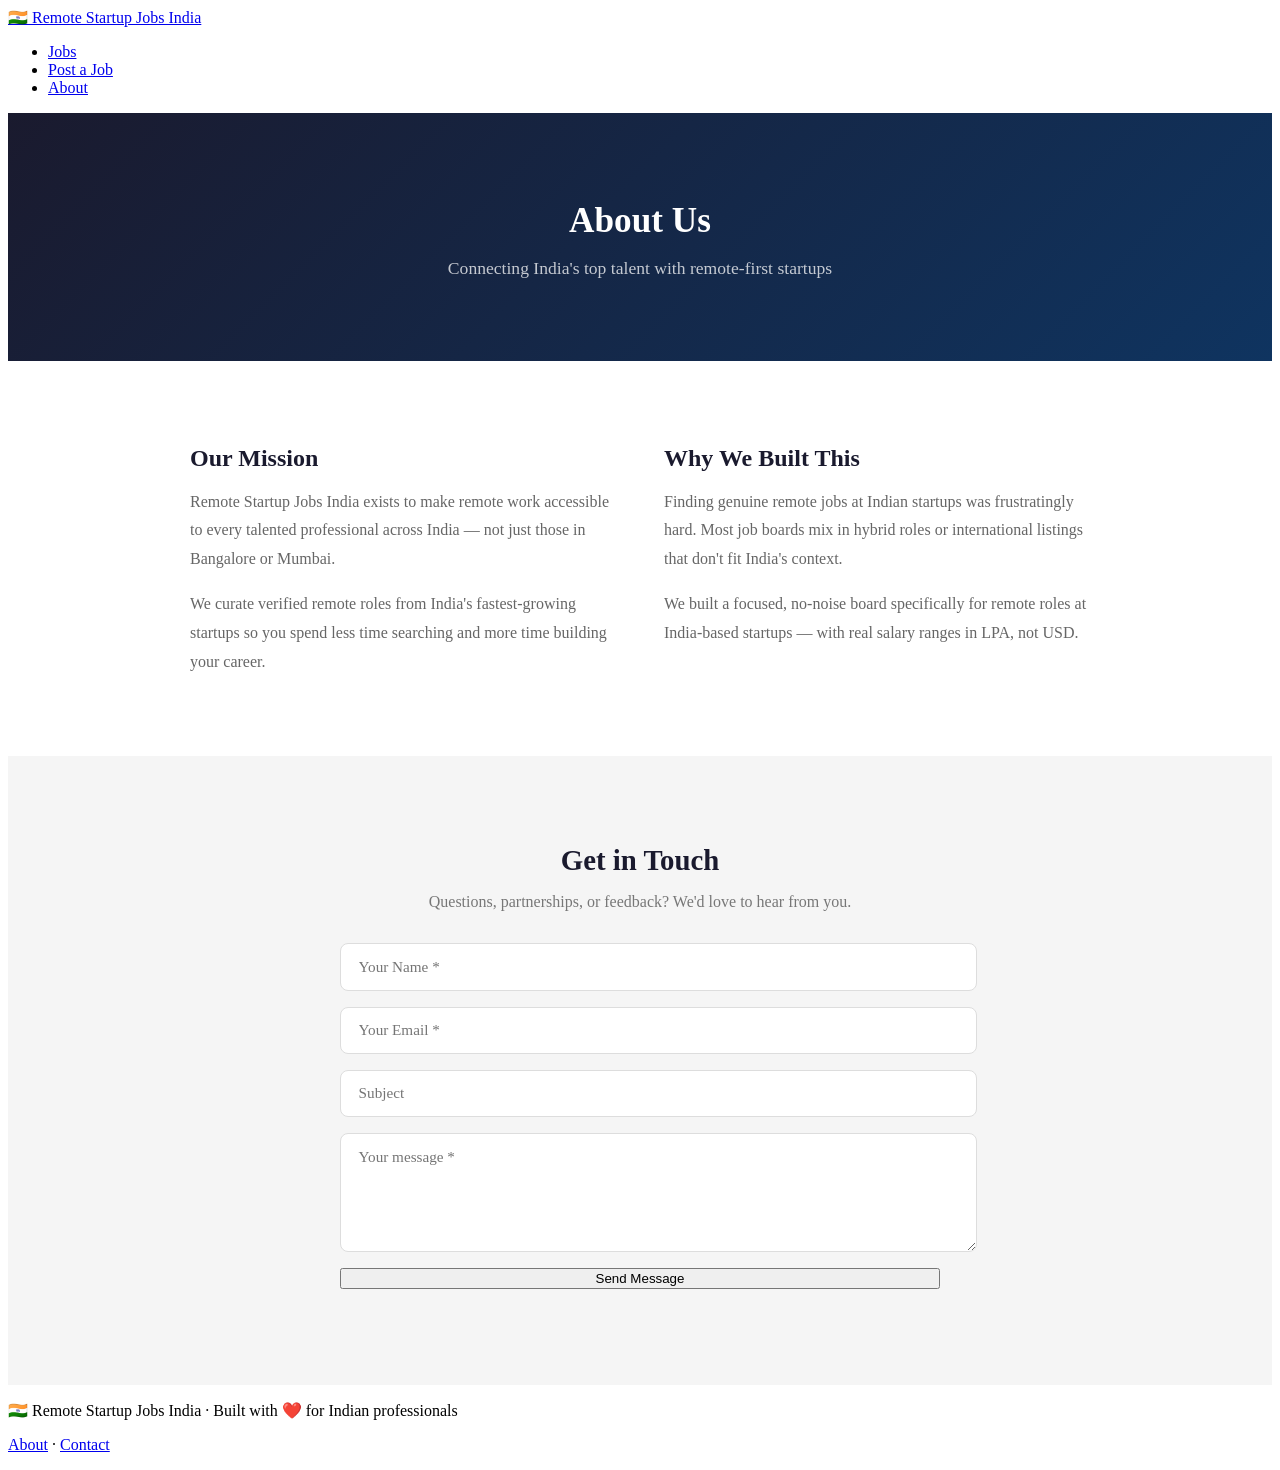
==== about.html @ ef051b1c "Add files via upload" ====
<!DOCTYPE html>
<html lang="en">
<head>
  <meta charset="UTF-8" />
  <meta name="viewport" content="width=device-width, initial-scale=1.0"/>
  <title>About — Remote Startup Jobs India</title>
  <link rel="stylesheet" href="css/style.css" />
  <style>
    .about-hero {
      background: linear-gradient(135deg, #1a1a2e 0%, #0f3460 100%);
      color: white;
      text-align: center;
      padding: 4rem 1.5rem;
    }
    .about-hero h1 { font-size: 2.2rem; margin-bottom: 1rem; }
    .about-hero p { opacity: 0.75; font-size: 1.1rem; }

    .about-section {
      background: white;
      padding: 4rem 1.5rem;
    }
    .about-grid {
      max-width: 900px;
      margin: 0 auto;
      display: grid;
      grid-template-columns: 1fr 1fr;
      gap: 3rem;
    }
    .about-grid h2 {
      font-size: 1.5rem;
      color: #1a1a2e;
      margin-bottom: 1rem;
    }
    .about-grid p {
      color: #666;
      line-height: 1.8;
      margin-bottom: 1rem;
    }

    .contact-form {
      max-width: 600px;
      margin: 0 auto;
      display: flex;
      flex-direction: column;
      gap: 1rem;
    }
    .contact-section {
      background: #f5f5f5;
      padding: 4rem 1.5rem;
    }
    .contact-section h2 {
      text-align: center;
      font-size: 1.8rem;
      color: #1a1a2e;
      margin-bottom: 0.5rem;
    }
    .contact-section > .container > p {
      text-align: center;
      color: #777;
      margin-bottom: 2rem;
    }
    .contact-form input,
    .contact-form textarea {
      width: 100%;
      padding: 0.85rem 1.1rem;
      border: 1px solid #ddd;
      border-radius: 8px;
      font-size: 0.95rem;
      font-family: inherit;
      outline: none;
      transition: border 0.2s;
    }
    .contact-form input:focus,
    .contact-form textarea:focus { border-color: #e94560; }

    @media (max-width: 700px) {
      .about-grid { grid-template-columns: 1fr; gap: 2rem; }
    }
  </style>
</head>
<body>

  <nav class="navbar">
    <div class="nav-container">
      <a href="index.html" class="logo">🇮🇳 Remote Startup Jobs India</a>
      <ul class="nav-links">
        <li><a href="index.html">Jobs</a></li>
        <li><a href="index.html#post-job">Post a Job</a></li>
        <li><a href="about.html">About</a></li>
      </ul>
    </div>
  </nav>

  <div class="about-hero">
    <h1>About Us</h1>
    <p>Connecting India's top talent with remote-first startups</p>
  </div>

  <section class="about-section">
    <div class="about-grid">
      <div>
        <h2>Our Mission</h2>
        <p>Remote Startup Jobs India exists to make remote work accessible to every talented professional across India — not just those in Bangalore or Mumbai.</p>
        <p>We curate verified remote roles from India's fastest-growing startups so you spend less time searching and more time building your career.</p>
      </div>
      <div>
        <h2>Why We Built This</h2>
        <p>Finding genuine remote jobs at Indian startups was frustratingly hard. Most job boards mix in hybrid roles or international listings that don't fit India's context.</p>
        <p>We built a focused, no-noise board specifically for remote roles at India-based startups — with real salary ranges in LPA, not USD.</p>
      </div>
    </div>
  </section>

  <section class="contact-section">
    <div class="container">
      <h2>Get in Touch</h2>
      <p>Questions, partnerships, or feedback? We'd love to hear from you.</p>
      <form class="contact-form" onsubmit="submitContact(event)">
        <input type="text" placeholder="Your Name *" required />
        <input type="email" placeholder="Your Email *" required />
        <input type="text" placeholder="Subject" />
        <textarea rows="5" placeholder="Your message *" required></textarea>
        <button type="submit" class="submit-btn">Send Message</button>
      </form>
      <p id="contact-msg" class="success-msg" style="margin-top:1rem;"></p>
    </div>
  </section>

  <footer class="footer">
    <div class="container">
      <p>🇮🇳 Remote Startup Jobs India · Built with ❤️ for Indian professionals</p>
      <p><a href="about.html">About</a> · <a href="mailto:hello@remotestartupjobs.in">Contact</a></p>
    </div>
  </footer>

  <script>
    function submitContact(e) {
      e.preventDefault();
      document.getElementById('contact-msg').textContent = '✅ Message sent! We\'ll get back to you within 48 hours.';
      e.target.reset();
    }
  </script>

</body>
</html>
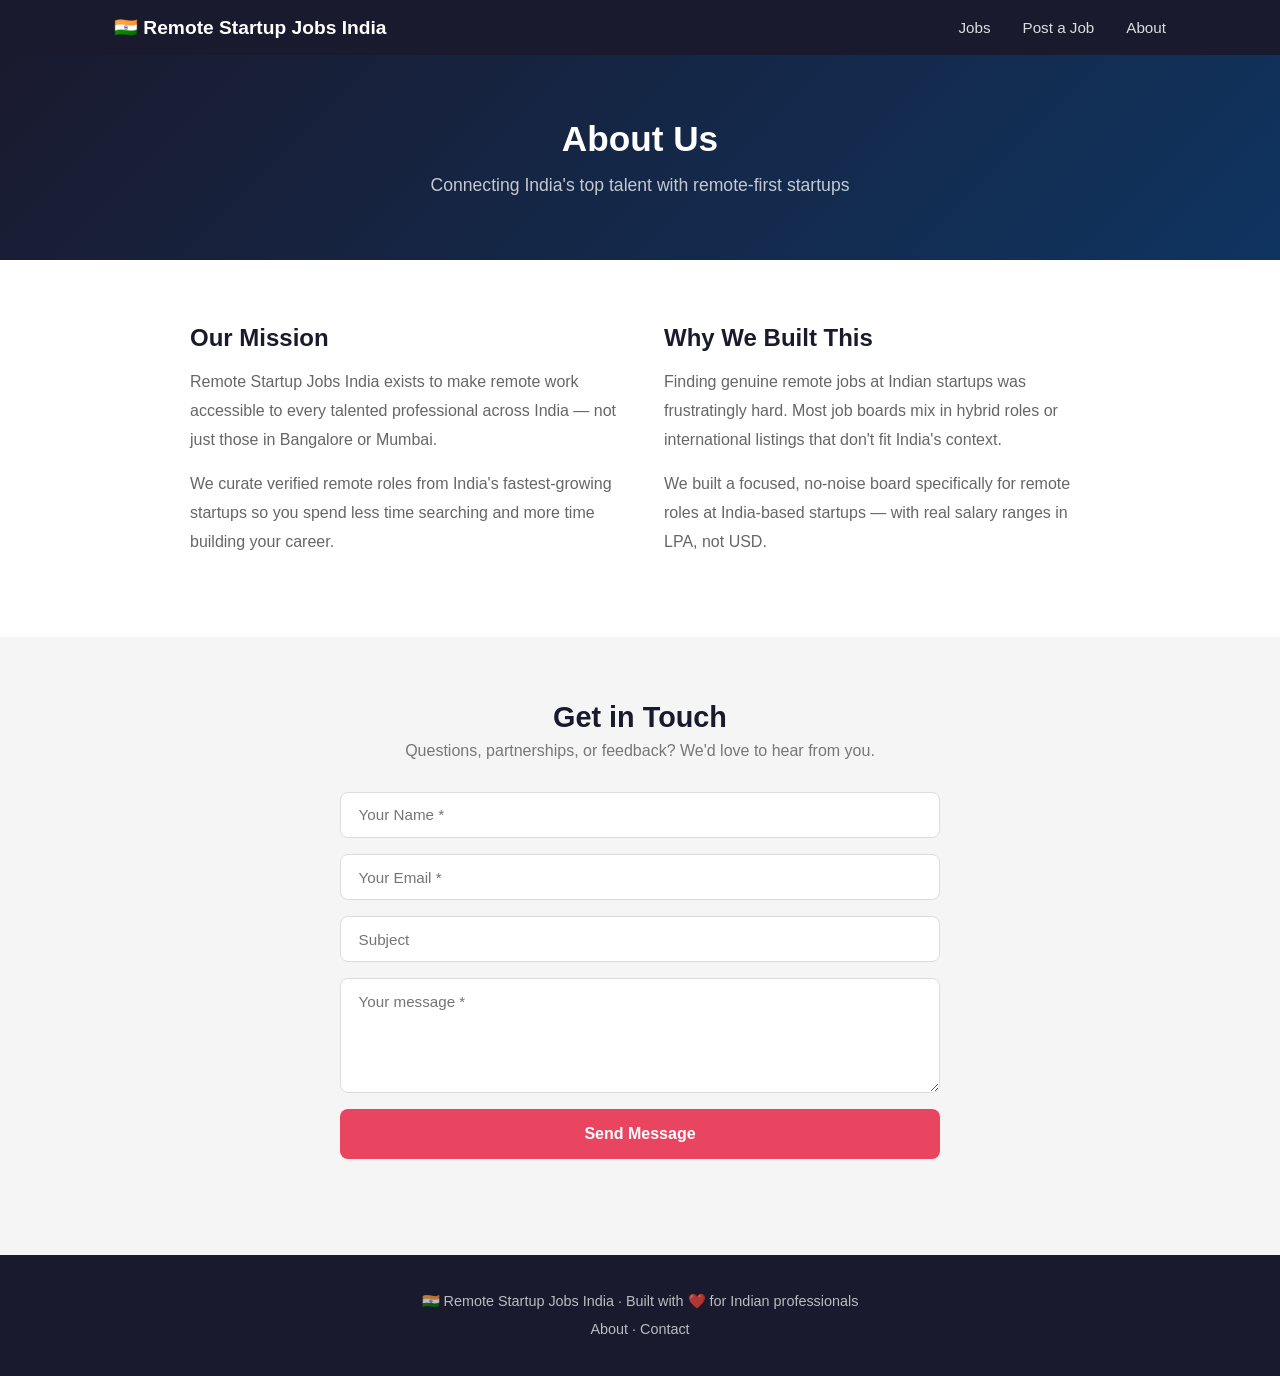
==== commit 2f5f57fe: "Update about.html" ====
--- a/about.html
+++ b/about.html
@@ -4,7 +4,59 @@
   <meta charset="UTF-8" />
   <meta name="viewport" content="width=device-width, initial-scale=1.0"/>
   <title>About — Remote Startup Jobs India</title>
-  <link rel="stylesheet" href="css/style.css" />
+  <style>
+* { margin: 0; padding: 0; box-sizing: border-box; }
+body { font-family: 'Segoe UI', Tahoma, Geneva, Verdana, sans-serif; background: #f5f5f5; color: #333; }
+.navbar { background: #1a1a2e; padding: 1rem 0; position: sticky; top: 0; z-index: 100; }
+.nav-container { max-width: 1100px; margin: 0 auto; padding: 0 1.5rem; display: flex; justify-content: space-between; align-items: center; }
+.logo { color: white; text-decoration: none; font-size: 1.2rem; font-weight: 700; }
+.nav-links { list-style: none; display: flex; gap: 2rem; }
+.nav-links a { color: rgba(255,255,255,0.85); text-decoration: none; font-size: 0.95rem; }
+.nav-links a:hover { color: #e94560; }
+.hero { background: linear-gradient(135deg, #1a1a2e 0%, #16213e 60%, #0f3460 100%); color: white; text-align: center; padding: 5rem 1.5rem 4rem; }
+.hero h1 { font-size: 2.4rem; font-weight: 700; margin-bottom: 1rem; }
+.hero p { font-size: 1.1rem; opacity: 0.75; margin-bottom: 2rem; }
+.search-bar { display: flex; max-width: 560px; margin: 0 auto; gap: 0.5rem; }
+.search-bar input { flex: 1; padding: 0.85rem 1.2rem; border: none; border-radius: 8px; font-size: 1rem; }
+.search-bar button { background: #e94560; color: white; border: none; padding: 0.85rem 1.5rem; border-radius: 8px; font-size: 1rem; cursor: pointer; font-weight: 600; }
+.container { max-width: 1100px; margin: 0 auto; padding: 0 1.5rem; }
+.filters { background: white; padding: 1rem 0; border-bottom: 1px solid #e0e0e0; position: sticky; top: 60px; z-index: 99; }
+.filters .container { display: flex; gap: 0.5rem; flex-wrap: wrap; }
+.filter-btn { background: #f0f0f0; border: none; padding: 0.5rem 1.1rem; border-radius: 20px; cursor: pointer; font-size: 0.9rem; color: #555; }
+.filter-btn:hover, .filter-btn.active { background: #1a1a2e; color: white; }
+main { padding: 2rem 0; }
+#job-listings { display: flex; flex-direction: column; gap: 1rem; }
+.job-card { background: white; border-radius: 12px; padding: 1.5rem; display: flex; justify-content: space-between; align-items: flex-start; border: 1px solid #e8e8e8; transition: box-shadow 0.2s; }
+.job-card:hover { box-shadow: 0 4px 20px rgba(0,0,0,0.08); transform: translateY(-2px); }
+.job-info h2 { font-size: 1.1rem; font-weight: 600; color: #1a1a2e; margin-bottom: 0.3rem; }
+.company { font-size: 0.9rem; color: #777; margin-bottom: 0.7rem; }
+.tags { display: flex; gap: 0.4rem; flex-wrap: wrap; }
+.tag { background: #f0f0f0; color: #555; font-size: 0.78rem; padding: 3px 10px; border-radius: 20px; }
+.tag.green { background: #e6f9f0; color: #1a7a4a; }
+.job-meta { text-align: right; display: flex; flex-direction: column; align-items: flex-end; gap: 0.4rem; min-width: 130px; }
+.salary { font-weight: 700; color: #1a7a4a; font-size: 1rem; }
+.date { font-size: 0.8rem; color: #aaa; }
+.apply-btn { background: #e94560; color: white; padding: 0.5rem 1.2rem; border-radius: 8px; text-decoration: none; font-size: 0.88rem; font-weight: 600; }
+.apply-btn:hover { background: #c73652; }
+.newsletter { background: #1a1a2e; color: white; text-align: center; padding: 4rem 1.5rem; margin-top: 2rem; }
+.newsletter h2 { font-size: 1.8rem; margin-bottom: 0.5rem; }
+.newsletter p { opacity: 0.75; margin-bottom: 1.5rem; }
+.newsletter-form { display: flex; max-width: 480px; margin: 0 auto; gap: 0.5rem; }
+.newsletter-form input { flex: 1; padding: 0.85rem 1.2rem; border: none; border-radius: 8px; font-size: 1rem; }
+.newsletter-form button { background: #e94560; color: white; border: none; padding: 0.85rem 1.5rem; border-radius: 8px; font-size: 1rem; cursor: pointer; font-weight: 600; }
+.post-job { background: white; padding: 4rem 1.5rem; }
+.post-job h2 { font-size: 1.8rem; text-align: center; margin-bottom: 0.5rem; color: #1a1a2e; }
+.post-job > .container > p { text-align: center; color: #777; margin-bottom: 2rem; }
+.job-form { max-width: 700px; margin: 0 auto; display: flex; flex-direction: column; gap: 1rem; }
+.form-row { display: grid; grid-template-columns: 1fr 1fr; gap: 1rem; }
+.job-form input, .job-form select, .job-form textarea { width: 100%; padding: 0.85rem 1.1rem; border: 1px solid #ddd; border-radius: 8px; font-size: 0.95rem; font-family: inherit; }
+.submit-btn { background: #e94560; color: white; border: none; padding: 1rem; border-radius: 8px; font-size: 1rem; font-weight: 700; cursor: pointer; }
+.success-msg { color: #1a7a4a; text-align: center; font-weight: 600; margin-top: 0.5rem; }
+.footer { background: #1a1a2e; color: rgba(255,255,255,0.7); text-align: center; padding: 2rem 1.5rem; font-size: 0.9rem; line-height: 2; }
+.footer a { color: rgba(255,255,255,0.7); text-decoration: none; }
+.footer a:hover { color: #e94560; }
+@media (max-width: 700px) { .hero h1 { font-size: 1.6rem; } .job-card { flex-direction: column; gap: 1rem; } .job-meta { text-align: left; align-items: flex-start; } .form-row { grid-template-columns: 1fr; } .nav-links { gap: 1rem; } .search-bar { flex-direction: column; } .newsletter-form { flex-direction: column; } }
+</style>
   <style>
     .about-hero {
       background: linear-gradient(135deg, #1a1a2e 0%, #0f3460 100%);
@@ -142,4 +194,4 @@
   </script>
 
 </body>
-</html>+</html>
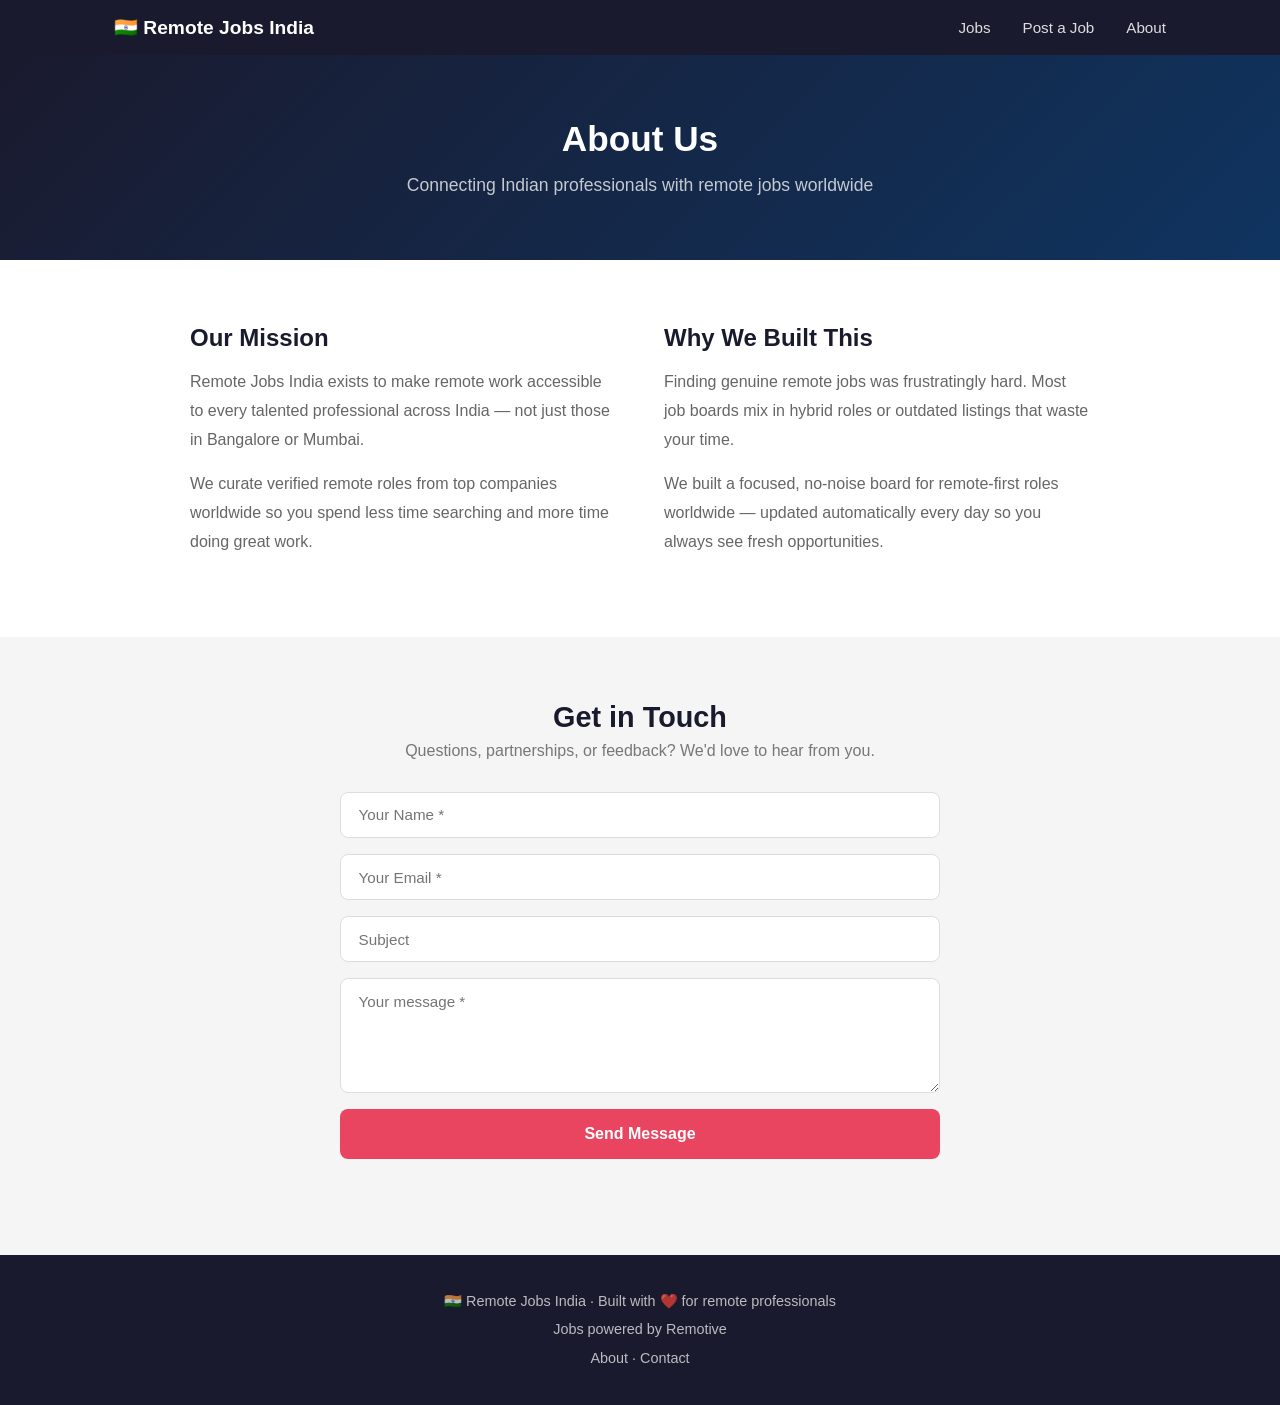
==== commit d4f16653: "Update about.html" ====
--- a/about.html
+++ b/about.html
@@ -3,7 +3,7 @@
 <head>
   <meta charset="UTF-8" />
   <meta name="viewport" content="width=device-width, initial-scale=1.0"/>
-  <title>About — Remote Startup Jobs India</title>
+  <title>About — Remote Jobs India</title>
   <style>
 * { margin: 0; padding: 0; box-sizing: border-box; }
 body { font-family: 'Segoe UI', Tahoma, Geneva, Verdana, sans-serif; background: #f5f5f5; color: #333; }
@@ -13,128 +13,34 @@
 .nav-links { list-style: none; display: flex; gap: 2rem; }
 .nav-links a { color: rgba(255,255,255,0.85); text-decoration: none; font-size: 0.95rem; }
 .nav-links a:hover { color: #e94560; }
-.hero { background: linear-gradient(135deg, #1a1a2e 0%, #16213e 60%, #0f3460 100%); color: white; text-align: center; padding: 5rem 1.5rem 4rem; }
-.hero h1 { font-size: 2.4rem; font-weight: 700; margin-bottom: 1rem; }
-.hero p { font-size: 1.1rem; opacity: 0.75; margin-bottom: 2rem; }
-.search-bar { display: flex; max-width: 560px; margin: 0 auto; gap: 0.5rem; }
-.search-bar input { flex: 1; padding: 0.85rem 1.2rem; border: none; border-radius: 8px; font-size: 1rem; }
-.search-bar button { background: #e94560; color: white; border: none; padding: 0.85rem 1.5rem; border-radius: 8px; font-size: 1rem; cursor: pointer; font-weight: 600; }
+.about-hero { background: linear-gradient(135deg, #1a1a2e 0%, #0f3460 100%); color: white; text-align: center; padding: 4rem 1.5rem; }
+.about-hero h1 { font-size: 2.2rem; margin-bottom: 1rem; }
+.about-hero p { opacity: 0.75; font-size: 1.1rem; }
+.about-section { background: white; padding: 4rem 1.5rem; }
+.about-grid { max-width: 900px; margin: 0 auto; display: grid; grid-template-columns: 1fr 1fr; gap: 3rem; }
+.about-grid h2 { font-size: 1.5rem; color: #1a1a2e; margin-bottom: 1rem; }
+.about-grid p { color: #666; line-height: 1.8; margin-bottom: 1rem; }
+.contact-section { background: #f5f5f5; padding: 4rem 1.5rem; }
+.contact-section h2 { text-align: center; font-size: 1.8rem; color: #1a1a2e; margin-bottom: 0.5rem; }
+.contact-section > .container > p { text-align: center; color: #777; margin-bottom: 2rem; }
 .container { max-width: 1100px; margin: 0 auto; padding: 0 1.5rem; }
-.filters { background: white; padding: 1rem 0; border-bottom: 1px solid #e0e0e0; position: sticky; top: 60px; z-index: 99; }
-.filters .container { display: flex; gap: 0.5rem; flex-wrap: wrap; }
-.filter-btn { background: #f0f0f0; border: none; padding: 0.5rem 1.1rem; border-radius: 20px; cursor: pointer; font-size: 0.9rem; color: #555; }
-.filter-btn:hover, .filter-btn.active { background: #1a1a2e; color: white; }
-main { padding: 2rem 0; }
-#job-listings { display: flex; flex-direction: column; gap: 1rem; }
-.job-card { background: white; border-radius: 12px; padding: 1.5rem; display: flex; justify-content: space-between; align-items: flex-start; border: 1px solid #e8e8e8; transition: box-shadow 0.2s; }
-.job-card:hover { box-shadow: 0 4px 20px rgba(0,0,0,0.08); transform: translateY(-2px); }
-.job-info h2 { font-size: 1.1rem; font-weight: 600; color: #1a1a2e; margin-bottom: 0.3rem; }
-.company { font-size: 0.9rem; color: #777; margin-bottom: 0.7rem; }
-.tags { display: flex; gap: 0.4rem; flex-wrap: wrap; }
-.tag { background: #f0f0f0; color: #555; font-size: 0.78rem; padding: 3px 10px; border-radius: 20px; }
-.tag.green { background: #e6f9f0; color: #1a7a4a; }
-.job-meta { text-align: right; display: flex; flex-direction: column; align-items: flex-end; gap: 0.4rem; min-width: 130px; }
-.salary { font-weight: 700; color: #1a7a4a; font-size: 1rem; }
-.date { font-size: 0.8rem; color: #aaa; }
-.apply-btn { background: #e94560; color: white; padding: 0.5rem 1.2rem; border-radius: 8px; text-decoration: none; font-size: 0.88rem; font-weight: 600; }
-.apply-btn:hover { background: #c73652; }
-.newsletter { background: #1a1a2e; color: white; text-align: center; padding: 4rem 1.5rem; margin-top: 2rem; }
-.newsletter h2 { font-size: 1.8rem; margin-bottom: 0.5rem; }
-.newsletter p { opacity: 0.75; margin-bottom: 1.5rem; }
-.newsletter-form { display: flex; max-width: 480px; margin: 0 auto; gap: 0.5rem; }
-.newsletter-form input { flex: 1; padding: 0.85rem 1.2rem; border: none; border-radius: 8px; font-size: 1rem; }
-.newsletter-form button { background: #e94560; color: white; border: none; padding: 0.85rem 1.5rem; border-radius: 8px; font-size: 1rem; cursor: pointer; font-weight: 600; }
-.post-job { background: white; padding: 4rem 1.5rem; }
-.post-job h2 { font-size: 1.8rem; text-align: center; margin-bottom: 0.5rem; color: #1a1a2e; }
-.post-job > .container > p { text-align: center; color: #777; margin-bottom: 2rem; }
-.job-form { max-width: 700px; margin: 0 auto; display: flex; flex-direction: column; gap: 1rem; }
-.form-row { display: grid; grid-template-columns: 1fr 1fr; gap: 1rem; }
-.job-form input, .job-form select, .job-form textarea { width: 100%; padding: 0.85rem 1.1rem; border: 1px solid #ddd; border-radius: 8px; font-size: 0.95rem; font-family: inherit; }
+.contact-form { max-width: 600px; margin: 0 auto; display: flex; flex-direction: column; gap: 1rem; }
+.contact-form input, .contact-form textarea { width: 100%; padding: 0.85rem 1.1rem; border: 1px solid #ddd; border-radius: 8px; font-size: 0.95rem; font-family: inherit; outline: none; }
+.contact-form input:focus, .contact-form textarea:focus { border-color: #e94560; }
 .submit-btn { background: #e94560; color: white; border: none; padding: 1rem; border-radius: 8px; font-size: 1rem; font-weight: 700; cursor: pointer; }
+.submit-btn:hover { background: #c73652; }
 .success-msg { color: #1a7a4a; text-align: center; font-weight: 600; margin-top: 0.5rem; }
 .footer { background: #1a1a2e; color: rgba(255,255,255,0.7); text-align: center; padding: 2rem 1.5rem; font-size: 0.9rem; line-height: 2; }
 .footer a { color: rgba(255,255,255,0.7); text-decoration: none; }
 .footer a:hover { color: #e94560; }
-@media (max-width: 700px) { .hero h1 { font-size: 1.6rem; } .job-card { flex-direction: column; gap: 1rem; } .job-meta { text-align: left; align-items: flex-start; } .form-row { grid-template-columns: 1fr; } .nav-links { gap: 1rem; } .search-bar { flex-direction: column; } .newsletter-form { flex-direction: column; } }
-</style>
-  <style>
-    .about-hero {
-      background: linear-gradient(135deg, #1a1a2e 0%, #0f3460 100%);
-      color: white;
-      text-align: center;
-      padding: 4rem 1.5rem;
-    }
-    .about-hero h1 { font-size: 2.2rem; margin-bottom: 1rem; }
-    .about-hero p { opacity: 0.75; font-size: 1.1rem; }
-
-    .about-section {
-      background: white;
-      padding: 4rem 1.5rem;
-    }
-    .about-grid {
-      max-width: 900px;
-      margin: 0 auto;
-      display: grid;
-      grid-template-columns: 1fr 1fr;
-      gap: 3rem;
-    }
-    .about-grid h2 {
-      font-size: 1.5rem;
-      color: #1a1a2e;
-      margin-bottom: 1rem;
-    }
-    .about-grid p {
-      color: #666;
-      line-height: 1.8;
-      margin-bottom: 1rem;
-    }
-
-    .contact-form {
-      max-width: 600px;
-      margin: 0 auto;
-      display: flex;
-      flex-direction: column;
-      gap: 1rem;
-    }
-    .contact-section {
-      background: #f5f5f5;
-      padding: 4rem 1.5rem;
-    }
-    .contact-section h2 {
-      text-align: center;
-      font-size: 1.8rem;
-      color: #1a1a2e;
-      margin-bottom: 0.5rem;
-    }
-    .contact-section > .container > p {
-      text-align: center;
-      color: #777;
-      margin-bottom: 2rem;
-    }
-    .contact-form input,
-    .contact-form textarea {
-      width: 100%;
-      padding: 0.85rem 1.1rem;
-      border: 1px solid #ddd;
-      border-radius: 8px;
-      font-size: 0.95rem;
-      font-family: inherit;
-      outline: none;
-      transition: border 0.2s;
-    }
-    .contact-form input:focus,
-    .contact-form textarea:focus { border-color: #e94560; }
-
-    @media (max-width: 700px) {
-      .about-grid { grid-template-columns: 1fr; gap: 2rem; }
-    }
+@media (max-width: 700px) { .about-grid { grid-template-columns: 1fr; gap: 2rem; } }
   </style>
 </head>
 <body>
 
   <nav class="navbar">
     <div class="nav-container">
-      <a href="index.html" class="logo">🇮🇳 Remote Startup Jobs India</a>
+      <a href="index.html" class="logo">🇮🇳 Remote Jobs India</a>
       <ul class="nav-links">
         <li><a href="index.html">Jobs</a></li>
         <li><a href="index.html#post-job">Post a Job</a></li>
@@ -145,20 +51,20 @@
 
   <div class="about-hero">
     <h1>About Us</h1>
-    <p>Connecting India's top talent with remote-first startups</p>
+    <p>Connecting Indian professionals with remote jobs worldwide</p>
   </div>
 
   <section class="about-section">
     <div class="about-grid">
       <div>
         <h2>Our Mission</h2>
-        <p>Remote Startup Jobs India exists to make remote work accessible to every talented professional across India — not just those in Bangalore or Mumbai.</p>
-        <p>We curate verified remote roles from India's fastest-growing startups so you spend less time searching and more time building your career.</p>
+        <p>Remote Jobs India exists to make remote work accessible to every talented professional across India — not just those in Bangalore or Mumbai.</p>
+        <p>We curate verified remote roles from top companies worldwide so you spend less time searching and more time doing great work.</p>
       </div>
       <div>
         <h2>Why We Built This</h2>
-        <p>Finding genuine remote jobs at Indian startups was frustratingly hard. Most job boards mix in hybrid roles or international listings that don't fit India's context.</p>
-        <p>We built a focused, no-noise board specifically for remote roles at India-based startups — with real salary ranges in LPA, not USD.</p>
+        <p>Finding genuine remote jobs was frustratingly hard. Most job boards mix in hybrid roles or outdated listings that waste your time.</p>
+        <p>We built a focused, no-noise board for remote-first roles worldwide — updated automatically every day so you always see fresh opportunities.</p>
       </div>
     </div>
   </section>
@@ -180,15 +86,16 @@
 
   <footer class="footer">
     <div class="container">
-      <p>🇮🇳 Remote Startup Jobs India · Built with ❤️ for Indian professionals</p>
-      <p><a href="about.html">About</a> · <a href="mailto:hello@remotestartupjobs.in">Contact</a></p>
+      <p>🇮🇳 Remote Jobs India · Built with ❤️ for remote professionals</p>
+      <p>Jobs powered by <a href="https://remotive.com" target="_blank">Remotive</a></p>
+      <p><a href="about.html">About</a> · <a href="mailto:hello@remotejobsindia.in">Contact</a></p>
     </div>
   </footer>
 
   <script>
     function submitContact(e) {
       e.preventDefault();
-      document.getElementById('contact-msg').textContent = '✅ Message sent! We\'ll get back to you within 48 hours.';
+      document.getElementById('contact-msg').textContent = '✅ Message sent! We will get back to you within 48 hours.';
       e.target.reset();
     }
   </script>
